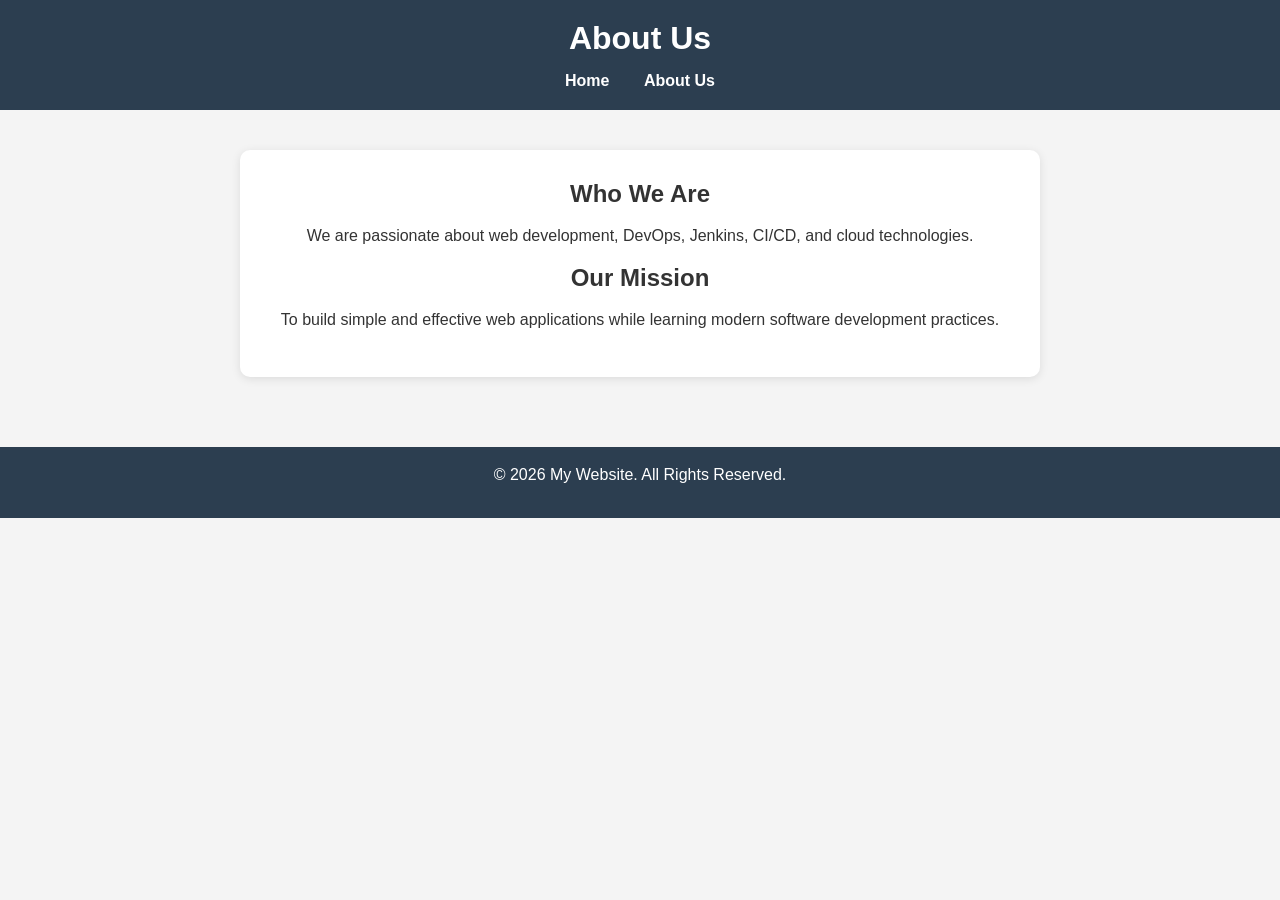
==== about.html @ d01e82f5 "Add files via upload" ====
<!DOCTYPE html>
<html lang="en">
<head>
    <meta charset="UTF-8">
    <meta name="viewport" content="width=device-width, initial-scale=1.0">
    <title>My Website - About Us</title>
    <link rel="stylesheet" href="style.css">
</head>
<body>

    <header>
        <h1>About Us</h1>
        <nav>
            <a href="index.html">Home</a>
            <a href="about.html">About Us</a>
        </nav>
    </header>

    <main>
        <section class="content">
            <h2>Who We Are</h2>
            <p>
                We are passionate about web development, DevOps,
                Jenkins, CI/CD, and cloud technologies.
            </p>

            <h2>Our Mission</h2>
            <p>
                To build simple and effective web applications while
                learning modern software development practices.
            </p>
        </section>
    </main>

    <footer>
        <p>&copy; 2026 My Website. All Rights Reserved.</p>
    </footer>

</body>
</html>
---- style.css ----
* {
    margin: 0;
    padding: 0;
    box-sizing: border-box;
}

body {
    font-family: Arial, sans-serif;
    background-color: #f4f4f4;
    color: #333;
}

header {
    background-color: #2c3e50;
    color: white;
    padding: 20px;
    text-align: center;
}

nav {
    margin-top: 10px;
}

nav a {
    color: white;
    text-decoration: none;
    margin: 0 15px;
    font-weight: bold;
}

nav a:hover {
    color: #f1c40f;
}

main {
    padding: 40px;
    text-align: center;
}

.hero,
.content {
    background: white;
    padding: 30px;
    border-radius: 10px;
    max-width: 800px;
    margin: auto;
    box-shadow: 0 2px 10px rgba(0,0,0,0.1);
}

h1, h2 {
    margin-bottom: 15px;
}

p {
    line-height: 1.6;
    margin-bottom: 15px;
}

footer {
    background-color: #2c3e50;
    color: white;
    text-align: center;
    padding: 15px;
    margin-top: 30px;
}
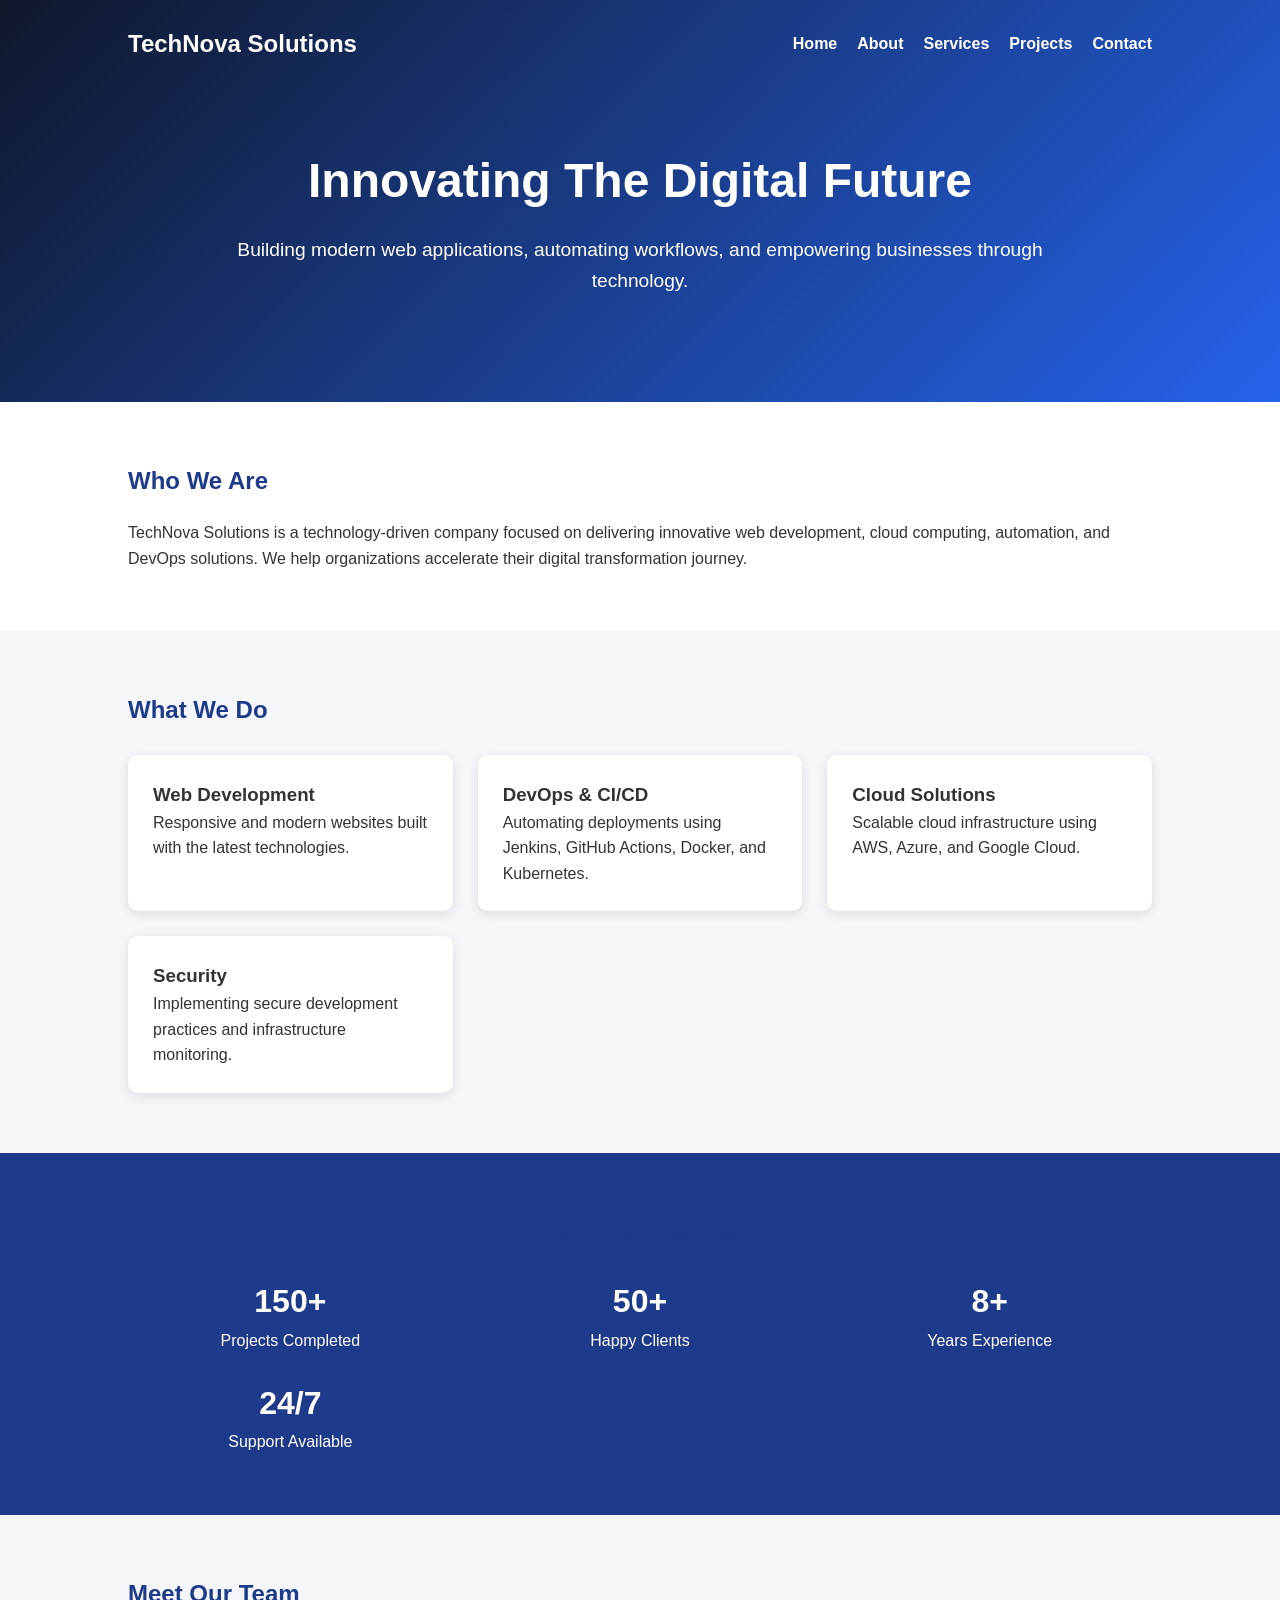
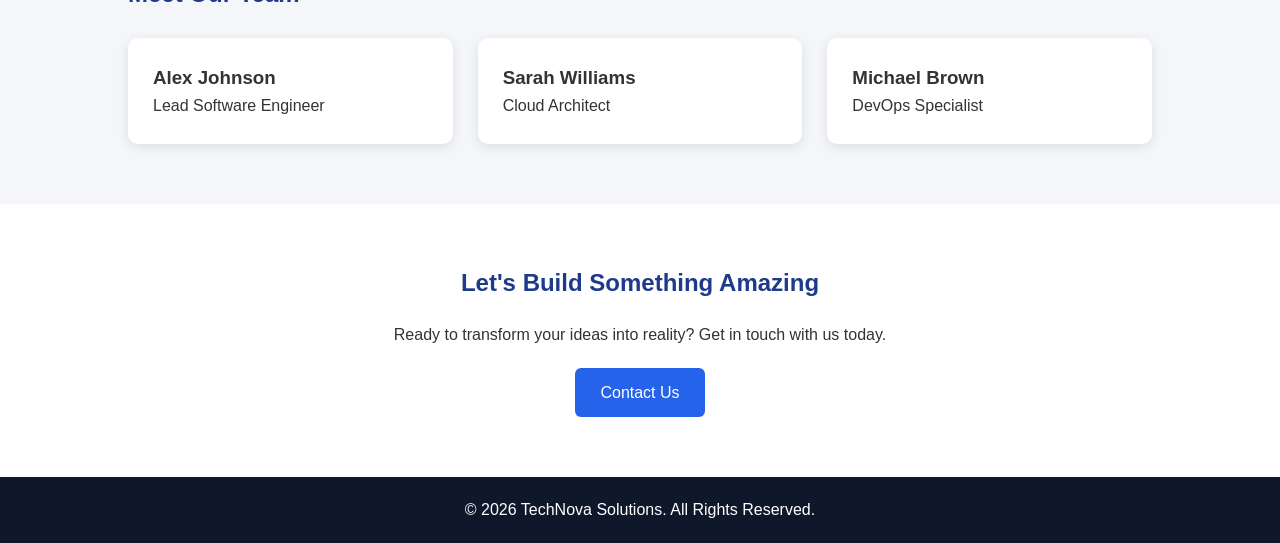
==== commit 112dd23c: "Add files via upload" ====
--- a/about.html
+++ b/about.html
@@ -1,39 +1,268 @@
+<!DOCTYPE html>
+<html lang="en">
 <!DOCTYPE html>
 <html lang="en">
 <head>
     <meta charset="UTF-8">
     <meta name="viewport" content="width=device-width, initial-scale=1.0">
-    <title>My Website - About Us</title>
-    <link rel="stylesheet" href="style.css">
+    <title>TechNova Solutions | About Us</title>
+
+    <style>
+        * {
+            margin: 0;
+            padding: 0;
+            box-sizing: border-box;
+            font-family: Arial, sans-serif;
+        }
+
+        body {
+            background-color: #f4f6f9;
+            color: #333;
+            line-height: 1.6;
+        }
+
+        header {
+            background: linear-gradient(135deg, #0f172a, #2563eb);
+            color: white;
+            padding: 25px 10%;
+        }
+
+        nav {
+            display: flex;
+            justify-content: space-between;
+            align-items: center;
+        }
+
+        nav ul {
+            display: flex;
+            list-style: none;
+            gap: 20px;
+        }
+
+        nav a {
+            color: white;
+            text-decoration: none;
+            font-weight: bold;
+        }
+
+        .hero {
+            text-align: center;
+            padding: 80px 10%;
+            color: white;
+        }
+
+        .hero h1 {
+            font-size: 3rem;
+            margin-bottom: 15px;
+        }
+
+        .hero p {
+            font-size: 1.2rem;
+        }
+
+        section {
+            padding: 60px 10%;
+        }
+
+        .about {
+            background: white;
+        }
+
+        .about h2,
+        .services h2,
+        .team h2,
+        .stats h2,
+        .contact h2 {
+            margin-bottom: 20px;
+            color: #1e3a8a;
+        }
+
+        .services-container,
+        .team-container,
+        .stats-container {
+            display: grid;
+            grid-template-columns: repeat(auto-fit, minmax(250px, 1fr));
+            gap: 25px;
+            margin-top: 25px;
+        }
+
+        .card {
+            background: white;
+            padding: 25px;
+            border-radius: 10px;
+            box-shadow: 0 3px 12px rgba(0,0,0,0.1);
+            transition: 0.3s;
+        }
+
+        .card:hover {
+            transform: translateY(-5px);
+        }
+
+        .stats {
+            background: #1e3a8a;
+            color: white;
+            text-align: center;
+        }
+
+        .stat-box h3 {
+            font-size: 2rem;
+        }
+
+        .contact {
+            text-align: center;
+            background: white;
+        }
+
+        .btn {
+            display: inline-block;
+            margin-top: 20px;
+            background: #2563eb;
+            color: white;
+            padding: 12px 25px;
+            text-decoration: none;
+            border-radius: 6px;
+        }
+
+        footer {
+            background: #0f172a;
+            color: white;
+            text-align: center;
+            padding: 20px;
+        }
+    </style>
 </head>
+
 <body>
 
     <header>
-        <h1>About Us</h1>
         <nav>
-            <a href="index.html">Home</a>
-            <a href="about.html">About Us</a>
+            <h2>TechNova Solutions</h2>
+
+            <ul>
+                <li><a href="index.html">Home</a></li>
+                <li><a href="about.html">About</a></li>
+                <li><a href="#">Services</a></li>
+                <li><a href="#">Projects</a></li>
+                <li><a href="#">Contact</a></li>
+            </ul>
         </nav>
+
+        <div class="hero">
+            <h1>Innovating The Digital Future</h1>
+            <p>
+                Building modern web applications, automating workflows,
+                and empowering businesses through technology.
+            </p>
+        </div>
     </header>
 
-    <main>
-        <section class="content">
-            <h2>Who We Are</h2>
-            <p>
-                We are passionate about web development, DevOps,
-                Jenkins, CI/CD, and cloud technologies.
-            </p>
-
-            <h2>Our Mission</h2>
-            <p>
-                To build simple and effective web applications while
-                learning modern software development practices.
-            </p>
-        </section>
-    </main>
+    <section class="about">
+        <h2>Who We Are</h2>
+        <p>
+            TechNova Solutions is a technology-driven company focused on
+            delivering innovative web development, cloud computing,
+            automation, and DevOps solutions. We help organizations
+            accelerate their digital transformation journey.
+        </p>
+    </section>
+
+    <section class="services">
+        <h2>What We Do</h2>
+
+        <div class="services-container">
+            <div class="card">
+                <h3>Web Development</h3>
+                <p>
+                    Responsive and modern websites built with the latest
+                    technologies.
+                </p>
+            </div>
+
+            <div class="card">
+                <h3>DevOps & CI/CD</h3>
+                <p>
+                    Automating deployments using Jenkins, GitHub Actions,
+                    Docker, and Kubernetes.
+                </p>
+            </div>
+
+            <div class="card">
+                <h3>Cloud Solutions</h3>
+                <p>
+                    Scalable cloud infrastructure using AWS, Azure,
+                    and Google Cloud.
+                </p>
+            </div>
+
+            <div class="card">
+                <h3>Security</h3>
+                <p>
+                    Implementing secure development practices and
+                    infrastructure monitoring.
+                </p>
+            </div>
+        </div>
+    </section>
+
+    <section class="stats">
+        <h2>Our Achievements</h2>
+
+        <div class="stats-container">
+            <div class="stat-box">
+                <h3>150+</h3>
+                <p>Projects Completed</p>
+            </div>
+
+            <div class="stat-box">
+                <h3>50+</h3>
+                <p>Happy Clients</p>
+            </div>
+
+            <div class="stat-box">
+                <h3>8+</h3>
+                <p>Years Experience</p>
+            </div>
+
+            <div class="stat-box">
+                <h3>24/7</h3>
+                <p>Support Available</p>
+            </div>
+        </div>
+    </section>
+
+    <section class="team">
+        <h2>Meet Our Team</h2>
+
+        <div class="team-container">
+            <div class="card">
+                <h3>Alex Johnson</h3>
+                <p>Lead Software Engineer</p>
+            </div>
+
+            <div class="card">
+                <h3>Sarah Williams</h3>
+                <p>Cloud Architect</p>
+            </div>
+
+            <div class="card">
+                <h3>Michael Brown</h3>
+                <p>DevOps Specialist</p>
+            </div>
+        </div>
+    </section>
+
+    <section class="contact">
+        <h2>Let's Build Something Amazing</h2>
+
+        <p>
+            Ready to transform your ideas into reality? Get in touch with us today.
+        </p>
+
+        <a href="#" class="btn">Contact Us</a>
+    </section>
 
     <footer>
-        <p>&copy; 2026 My Website. All Rights Reserved.</p>
+        <p>&copy; 2026 TechNova Solutions. All Rights Reserved.</p>
     </footer>
 
 </body>
